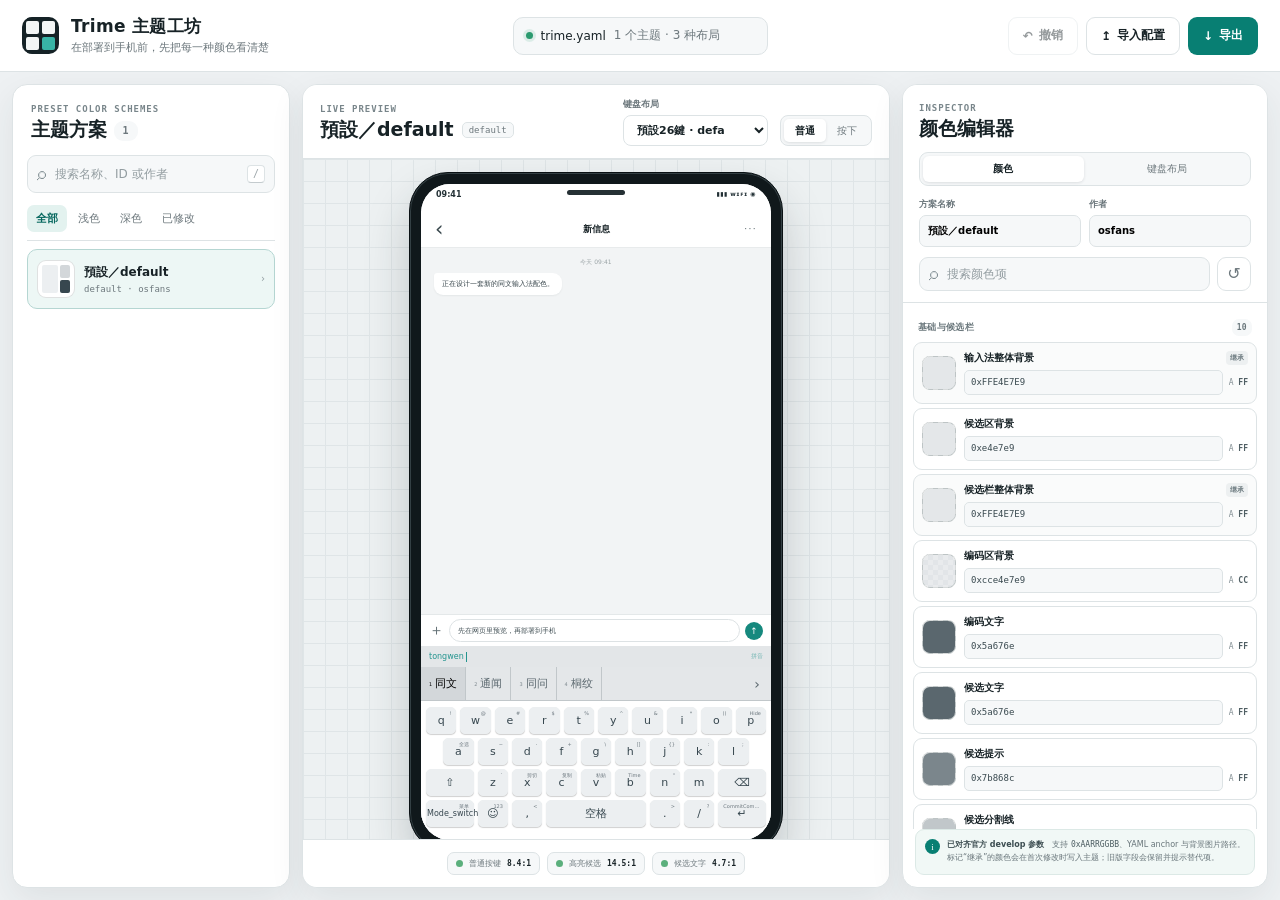
==== index.html @ e6794497 "Initial release" ====
<!doctype html>
<html lang="zh-CN">
<head>
  <meta charset="UTF-8">
  <meta name="viewport" content="width=device-width, initial-scale=1.0">
  <meta name="color-scheme" content="light">
  <title>Trime 主题工坊</title>
  <link rel="stylesheet" href="styles.css">
</head>
<body>
  <header class="app-header">
    <div class="brand">
      <span class="brand-mark" aria-hidden="true">
        <i></i><i></i><i></i><i></i>
      </span>
      <div>
        <h1>Trime 主题工坊</h1>
        <p>在部署到手机前，先把每一种颜色看清楚</p>
      </div>
    </div>

    <div class="header-source" title="当前载入的 Trime 配置">
      <span class="status-dot"></span>
      <span id="sourceName">trime.yaml</span>
      <span class="source-meta" id="sourceMeta">正在读取…</span>
    </div>

    <div class="header-actions">
      <button class="button button-ghost" id="undoButton" type="button" disabled title="撤销 (Ctrl+Z)">
        <span aria-hidden="true">↶</span> 撤销
      </button>
      <button class="button button-ghost" id="importButton" type="button">
        <span aria-hidden="true">↥</span> 导入配置
      </button>
      <button class="button button-primary" id="exportButton" type="button">
        <span aria-hidden="true">↓</span> 导出
      </button>
    </div>
  </header>

  <main class="workspace">
    <aside class="panel themes-panel" aria-label="主题方案">
      <div class="panel-heading">
        <div>
          <span class="eyebrow">PRESET COLOR SCHEMES</span>
          <h2>主题方案 <span class="count-badge" id="themeCount">0</span></h2>
        </div>
      </div>

      <label class="search-box">
        <span aria-hidden="true">⌕</span>
        <input id="themeSearch" type="search" placeholder="搜索名称、ID 或作者">
        <kbd>/</kbd>
      </label>

      <div class="filter-tabs" id="themeFilters" role="tablist" aria-label="筛选主题">
        <button class="filter-tab active" type="button" data-filter="all">全部</button>
        <button class="filter-tab" type="button" data-filter="light">浅色</button>
        <button class="filter-tab" type="button" data-filter="dark">深色</button>
        <button class="filter-tab" type="button" data-filter="changed">已修改</button>
      </div>

      <div class="theme-list" id="themeList"></div>
      <div class="empty-state" id="themeEmpty" hidden>
        <span>没有匹配的主题</span>
        <button class="text-button" id="clearSearchButton" type="button">清除筛选</button>
      </div>
    </aside>

    <section class="preview-panel" aria-label="键盘实时预览">
      <div class="preview-toolbar">
        <div class="active-theme-title">
          <span class="eyebrow">LIVE PREVIEW</span>
          <h2 id="previewThemeName">—</h2>
          <span class="theme-id" id="previewThemeId">—</span>
        </div>

        <div class="preview-controls">
          <label class="select-control">
            <span>键盘布局</span>
            <select id="layoutSelect"></select>
          </label>
          <div class="view-toggle" role="group" aria-label="预览状态">
            <button class="active" type="button" data-preview-state="normal">普通</button>
            <button type="button" data-preview-state="pressed">按下</button>
          </div>
        </div>
      </div>

      <div class="preview-stage">
        <div class="phone-shell" id="phoneShell">
          <div class="phone-speaker" aria-hidden="true"></div>
          <div class="phone-screen">
            <div class="phone-status">
              <span>09:41</span>
              <span class="phone-status-icons">▮▮▮ ᴡɪꜰɪ ◉</span>
            </div>

            <div class="demo-app">
              <div class="demo-app-bar">
                <button type="button" aria-label="返回">‹</button>
                <strong>新信息</strong>
                <span>···</span>
              </div>
              <div class="message-canvas">
                <div class="message-time">今天 09:41</div>
                <div class="message-bubble">正在设计一套新的同文输入法配色。</div>
              </div>
              <div class="message-composer">
                <span class="composer-plus">＋</span>
                <input id="demoTextInput" value="先在网页里预览，再部署到手机" aria-label="预览文字">
                <span>↑</span>
              </div>
            </div>

            <div class="ime" id="imePreview">
              <div class="preedit-row">
                <span id="preeditText">tongwen</span>
                <span class="preedit-caret"></span>
                <span class="preedit-hint">拼音</span>
              </div>
              <div class="candidate-row" id="candidateRow"></div>
              <div class="keyboard" id="keyboardPreview"></div>
            </div>
          </div>
          <div class="phone-home" aria-hidden="true"></div>
        </div>
      </div>

      <div class="preview-insights" id="contrastInsights" aria-label="颜色对比度"></div>
    </section>

    <aside class="panel editor-panel" aria-label="主题与键盘布局编辑器">
      <div class="editor-sticky-head">
        <div class="panel-heading editor-heading">
          <div>
            <span class="eyebrow">INSPECTOR</span>
            <h2 id="inspectorTitle">颜色编辑器</h2>
          </div>
          <span class="dirty-badge" id="dirtyBadge" hidden>已修改</span>
        </div>

        <div class="inspector-tabs" role="tablist" aria-label="编辑器模式">
          <button class="active" type="button" data-inspector-mode="color">颜色</button>
          <button type="button" data-inspector-mode="layout">键盘布局</button>
        </div>

        <div id="colorInspectorHead">
          <div class="theme-fields">
            <label>
              <span>方案名称</span>
              <input id="themeNameInput" type="text" autocomplete="off">
            </label>
            <label>
              <span>作者</span>
              <input id="themeAuthorInput" type="text" autocomplete="off">
            </label>
          </div>

          <div class="editor-tools">
            <label class="search-box compact">
              <span aria-hidden="true">⌕</span>
              <input id="colorSearch" type="search" placeholder="搜索颜色项">
            </label>
            <button class="icon-button" id="resetThemeButton" type="button" title="重置当前主题">↺</button>
          </div>
        </div>

        <div id="layoutInspectorHead" hidden>
          <div class="layout-head-summary">
            <span>
              <small>正在编辑</small>
              <strong id="layoutEditorName">—</strong>
            </span>
            <b id="layoutKeyCount">0 键</b>
          </div>
          <div class="layout-head-actions">
            <button class="button button-primary" id="addKeyButton" type="button">＋ 添加按键</button>
            <button class="icon-button" id="resetLayoutButton" type="button" title="重置当前布局">↺</button>
          </div>
        </div>
      </div>

      <div class="inspector-body color-inspector-body" id="colorInspectorBody">
        <div class="color-editor" id="colorEditor"></div>
        <div class="editor-empty" id="colorEmpty" hidden>没有匹配的颜色项</div>

        <div class="editor-tip">
          <span aria-hidden="true">i</span>
          <p><strong>已对齐官方 develop 参数</strong>　支持 <code>0xAARRGGBB</code>、YAML anchor 与背景图片路径。标记“继承”的颜色会在首次修改时写入主题；旧版字段会保留并提示替代项。</p>
        </div>
      </div>

      <div class="inspector-body layout-inspector-body" id="layoutInspectorBody" hidden>
        <section class="selected-key-card">
          <div class="selected-key-heading">
            <div>
              <span class="eyebrow">SELECTED KEY</span>
              <h3 id="selectedKeyTitle">选择一个按键</h3>
            </div>
            <span id="selectedKeyPosition">—</span>
          </div>

          <div class="key-property-grid">
            <label class="field-wide">
              <span>点击动作 / click</span>
              <input data-key-prop="click" type="text" autocomplete="off" placeholder="例如 a、BackSpace、Return">
            </label>
            <label>
              <span>显示文字 / label</span>
              <input data-key-prop="label" type="text" autocomplete="off" placeholder="可留空">
            </label>
            <label>
              <span>宽度 / width (%)</span>
              <input data-key-prop="width" type="number" min="1" max="100" step="0.5">
            </label>
            <label class="field-wide">
              <span>长按 / long_click</span>
              <input data-key-prop="long_click" type="text" autocomplete="off" placeholder="可留空">
            </label>
            <label>
              <span>上滑 / swipe_up</span>
              <input data-key-prop="swipe_up" type="text" autocomplete="off">
            </label>
            <label>
              <span>下滑 / swipe_down</span>
              <input data-key-prop="swipe_down" type="text" autocomplete="off">
            </label>
            <label>
              <span>左滑 / swipe_left</span>
              <input data-key-prop="swipe_left" type="text" autocomplete="off">
            </label>
            <label>
              <span>右滑 / swipe_right</span>
              <input data-key-prop="swipe_right" type="text" autocomplete="off">
            </label>
          </div>

          <div class="selected-key-actions">
            <button class="button button-ghost" type="button" data-key-move="-1">← 前移</button>
            <button class="button button-ghost" type="button" data-key-move="1">后移 →</button>
            <button class="button button-danger" id="deleteKeyButton" type="button">删除按键</button>
          </div>
        </section>

        <section class="key-order-section">
          <div class="key-order-heading">
            <strong>按键顺序</strong>
            <small>点击选择，也可以直接拖动中间预览里的按键</small>
          </div>
          <div class="key-order-list" id="keyOrderList"></div>
        </section>

        <div class="editor-tip layout-tip">
          <span aria-hidden="true">i</span>
          <p><strong>位置由顺序和宽度共同决定</strong>　布局会按宽度累计到 100% 后自动换行。拖动按键可以跨行移动；修改宽度可以控制留白、缩进和功能键占位。</p>
        </div>
      </div>
    </aside>
  </main>

  <input id="fileInput" type="file" accept=".yaml,.yml,.trime.yaml,text/yaml" hidden>

  <div class="drop-overlay" id="dropOverlay" hidden>
    <div>
      <span class="drop-icon">↥</span>
      <strong>放开以载入 Trime 配置</strong>
      <small>支持 .yaml / .yml，原文件不会被改写</small>
    </div>
  </div>

  <dialog class="export-dialog" id="exportDialog">
    <form method="dialog">
      <div class="dialog-head">
        <div>
          <span class="eyebrow">EXPORT</span>
          <h2>把调整带回 Trime</h2>
        </div>
        <button class="dialog-close" value="cancel" aria-label="关闭">×</button>
      </div>
      <div class="export-options">
        <button class="export-option" id="downloadFullButton" type="button">
          <span class="export-option-icon">Y</span>
          <span>
            <strong>下载完整配置</strong>
            <small>保留其余配置与注释，写入改过的颜色和键盘布局</small>
          </span>
          <b>推荐</b>
        </button>
        <button class="export-option" id="copySchemeButton" type="button">
          <span class="export-option-icon">{ }</span>
          <span>
            <strong>复制当前主题 YAML</strong>
            <small>适合粘贴到 preset_color_schemes 中</small>
          </span>
        </button>
        <button class="export-option" id="downloadSchemeButton" type="button">
          <span class="export-option-icon">↓</span>
          <span>
            <strong>下载当前主题片段</strong>
            <small>只包含当前方案，方便分享配色</small>
          </span>
        </button>
      </div>
      <div class="dialog-summary">
        <span id="exportSummary">尚未修改任何内容</span>
        <button class="text-button" id="resetAllButton" type="button">放弃全部修改</button>
      </div>
    </form>
  </dialog>

  <div class="toast" id="toast" role="status" aria-live="polite"></div>

  <script src="bundled-config.js"></script>
  <script src="app.js"></script>
</body>
</html>
---- styles.css ----
:root {
  --page: #eef1f3;
  --surface: #ffffff;
  --surface-soft: #f6f8f9;
  --ink: #172226;
  --muted: #6d787d;
  --line: #dde3e5;
  --line-strong: #cbd3d6;
  --accent: #087f73;
  --accent-dark: #05675e;
  --accent-soft: #e3f2ef;
  --danger: #b5473c;
  --shadow: 0 12px 35px rgba(33, 49, 54, 0.08);
  --radius: 15px;
}

* {
  box-sizing: border-box;
}

html,
body {
  margin: 0;
  min-width: 1040px;
  height: 100%;
  color: var(--ink);
  background: var(--page);
  font-family: "Segoe UI", "Microsoft YaHei UI", "Microsoft YaHei", system-ui, sans-serif;
}

button,
input,
select {
  font: inherit;
}

button {
  color: inherit;
}

button,
select,
input[type="color"] {
  cursor: pointer;
}

input[type="text"],
input[type="search"] {
  cursor: text;
}

.app-header {
  height: 72px;
  padding: 0 22px;
  display: grid;
  grid-template-columns: minmax(315px, 1fr) auto minmax(315px, 1fr);
  align-items: center;
  gap: 20px;
  background: var(--surface);
  border-bottom: 1px solid var(--line);
  position: relative;
  z-index: 10;
}

.brand {
  display: flex;
  align-items: center;
  gap: 12px;
}

.brand-mark {
  width: 37px;
  height: 37px;
  display: grid;
  grid-template-columns: repeat(2, 1fr);
  gap: 3px;
  padding: 4px;
  border-radius: 10px;
  background: #152226;
}

.brand-mark i {
  display: block;
  border-radius: 2px;
  background: #f2f5f5;
}

.brand-mark i:last-child {
  background: #38b4a6;
}

.brand h1,
.brand p,
.panel-heading h2,
.active-theme-title h2,
.dialog-head h2 {
  margin: 0;
}

.brand h1 {
  font-size: 17px;
  line-height: 1.2;
  letter-spacing: 0.02em;
}

.brand p {
  margin-top: 3px;
  color: var(--muted);
  font-size: 11px;
}

.header-source {
  max-width: 390px;
  min-width: 255px;
  height: 38px;
  padding: 0 12px;
  display: flex;
  align-items: center;
  gap: 8px;
  border: 1px solid var(--line);
  border-radius: 10px;
  background: var(--surface-soft);
  font-size: 12px;
  white-space: nowrap;
  overflow: hidden;
}

.header-source > span {
  overflow: hidden;
  text-overflow: ellipsis;
}

.status-dot {
  flex: 0 0 auto;
  width: 7px;
  height: 7px;
  border-radius: 50%;
  background: #2b9a6f;
  box-shadow: 0 0 0 3px rgba(43, 154, 111, 0.13);
}

.source-meta {
  color: var(--muted);
}

.header-actions {
  display: flex;
  justify-content: flex-end;
  gap: 8px;
}

.button,
.icon-button {
  border: 1px solid transparent;
  border-radius: 9px;
  transition: border-color 150ms, background 150ms, transform 150ms;
}

.button {
  height: 38px;
  padding: 0 14px;
  display: inline-flex;
  align-items: center;
  justify-content: center;
  gap: 6px;
  font-size: 12px;
  font-weight: 650;
}

.button:active,
.icon-button:active,
.export-option:active {
  transform: translateY(1px);
}

.button:disabled {
  cursor: default;
  opacity: 0.45;
}

.button-ghost {
  border-color: var(--line);
  background: var(--surface);
}

.button-ghost:not(:disabled):hover {
  background: var(--surface-soft);
  border-color: var(--line-strong);
}

.button-primary {
  color: #fff;
  background: var(--accent);
}

.button-primary:hover {
  background: var(--accent-dark);
}

.button-danger {
  color: #a43f36;
  border-color: #e9c7c3;
  background: #fff6f5;
}

.button-danger:hover {
  border-color: #daa29c;
  background: #fcecea;
}

.workspace {
  height: calc(100% - 72px);
  display: grid;
  grid-template-columns: 278px minmax(520px, 1fr) 366px;
  gap: 12px;
  padding: 12px;
  overflow: hidden;
}

.panel,
.preview-panel {
  min-height: 0;
  border: 1px solid var(--line);
  border-radius: var(--radius);
  background: var(--surface);
  box-shadow: var(--shadow);
  overflow: hidden;
}

.panel-heading {
  display: flex;
  align-items: flex-start;
  justify-content: space-between;
}

.eyebrow {
  display: block;
  margin-bottom: 5px;
  color: #78858a;
  font-family: Consolas, "SFMono-Regular", monospace;
  font-size: 9px;
  font-weight: 700;
  letter-spacing: 0.11em;
}

.panel-heading h2,
.active-theme-title h2,
.dialog-head h2 {
  font-size: 19px;
  line-height: 1.15;
}

.count-badge {
  display: inline-flex;
  min-width: 24px;
  height: 20px;
  padding: 0 6px;
  align-items: center;
  justify-content: center;
  vertical-align: 2px;
  color: var(--muted);
  border-radius: 9px;
  background: var(--surface-soft);
  font-family: Consolas, monospace;
  font-size: 10px;
}

.themes-panel {
  padding: 19px 14px 12px;
  display: flex;
  flex-direction: column;
}

.themes-panel .panel-heading {
  padding: 0 4px 14px;
}

.search-box {
  min-height: 38px;
  padding: 0 9px;
  display: flex;
  align-items: center;
  gap: 7px;
  border: 1px solid var(--line);
  border-radius: 9px;
  background: var(--surface-soft);
}

.search-box:focus-within {
  border-color: #83b9b3;
  box-shadow: 0 0 0 3px rgba(8, 127, 115, 0.08);
}

.search-box > span {
  color: #839095;
  font-size: 18px;
  transform: translateY(-1px);
}

.search-box input {
  min-width: 0;
  flex: 1;
  border: 0;
  outline: 0;
  color: var(--ink);
  background: transparent;
  font-size: 12px;
}

.search-box input::placeholder {
  color: #939da1;
}

.search-box kbd {
  width: 18px;
  height: 18px;
  display: grid;
  place-items: center;
  color: #9ba4a8;
  border: 1px solid var(--line);
  border-bottom-color: #c4cbce;
  border-radius: 4px;
  background: #fff;
  font-family: Consolas, monospace;
  font-size: 10px;
}

.filter-tabs {
  margin: 12px 0 8px;
  padding-bottom: 8px;
  display: flex;
  gap: 2px;
  border-bottom: 1px solid var(--line);
}

.filter-tab {
  height: 27px;
  padding: 0 9px;
  color: var(--muted);
  border: 0;
  border-radius: 7px;
  background: transparent;
  font-size: 11px;
}

.filter-tab:hover {
  color: var(--ink);
  background: var(--surface-soft);
}

.filter-tab.active {
  color: var(--accent-dark);
  background: var(--accent-soft);
  font-weight: 700;
}

.theme-list {
  min-height: 0;
  flex: 1;
  overflow: auto;
  scrollbar-width: thin;
  scrollbar-color: #cdd4d6 transparent;
}

.theme-card {
  width: 100%;
  padding: 10px 9px;
  display: grid;
  grid-template-columns: 38px minmax(0, 1fr) auto;
  align-items: center;
  gap: 9px;
  text-align: left;
  border: 1px solid transparent;
  border-radius: 10px;
  background: transparent;
}

.theme-card:hover {
  background: var(--surface-soft);
}

.theme-card.active {
  border-color: #b5d6d2;
  background: #edf7f5;
}

.theme-swatch {
  width: 38px;
  height: 38px;
  padding: 4px;
  display: grid;
  grid-template-columns: 1.25fr 0.75fr;
  grid-template-rows: 1fr 1fr;
  gap: 2px;
  border: 1px solid rgba(29, 42, 46, 0.14);
  border-radius: 9px;
  background: var(--swatch-keyboard, #eee);
  overflow: hidden;
}

.theme-swatch i {
  display: block;
  border-radius: 2px;
  background: var(--swatch-key, #fff);
}

.theme-swatch i:first-child {
  grid-row: 1 / span 2;
}

.theme-swatch i:nth-child(2) {
  background: var(--swatch-accent, #087f73);
}

.theme-swatch i:nth-child(3) {
  background: var(--swatch-text, #172226);
}

.theme-card-copy {
  min-width: 0;
}

.theme-card-copy strong,
.theme-card-copy small {
  display: block;
  overflow: hidden;
  text-overflow: ellipsis;
  white-space: nowrap;
}

.theme-card-copy strong {
  margin-bottom: 3px;
  font-size: 12px;
}

.theme-card-copy small {
  color: var(--muted);
  font-family: Consolas, "Microsoft YaHei UI", monospace;
  font-size: 9px;
}

.theme-card-state {
  display: flex;
  align-items: center;
  gap: 5px;
  color: #95a0a4;
  font-size: 10px;
}

.changed-dot {
  width: 6px;
  height: 6px;
  border-radius: 50%;
  background: #d58a2c;
}

.empty-state {
  margin: auto;
  padding: 35px 10px;
  text-align: center;
  color: var(--muted);
  font-size: 12px;
}

.empty-state span {
  display: block;
  margin-bottom: 8px;
}

.text-button {
  padding: 0;
  color: var(--accent);
  border: 0;
  background: transparent;
  font-size: 11px;
  font-weight: 650;
}

.text-button:hover {
  text-decoration: underline;
}

.preview-panel {
  display: flex;
  flex-direction: column;
  background: #f8fafb;
}

.preview-toolbar {
  min-height: 70px;
  padding: 13px 17px 12px;
  display: flex;
  align-items: center;
  justify-content: space-between;
  gap: 16px;
  background: var(--surface);
  border-bottom: 1px solid var(--line);
}

.active-theme-title {
  min-width: 0;
  display: grid;
  grid-template-columns: auto 1fr;
  align-items: center;
  column-gap: 8px;
}

.active-theme-title .eyebrow {
  grid-column: 1 / -1;
}

.active-theme-title h2 {
  overflow: hidden;
  text-overflow: ellipsis;
  white-space: nowrap;
}

.theme-id {
  padding: 2px 6px;
  color: var(--muted);
  border: 1px solid var(--line);
  border-radius: 5px;
  background: var(--surface-soft);
  font-family: Consolas, monospace;
  font-size: 9px;
}

.preview-controls {
  display: flex;
  align-items: flex-end;
  gap: 12px;
}

.select-control {
  display: grid;
  gap: 4px;
  color: var(--muted);
  font-size: 9px;
  font-weight: 650;
}

.select-control select {
  width: 145px;
  height: 31px;
  padding: 0 27px 0 9px;
  color: var(--ink);
  border: 1px solid var(--line);
  border-radius: 8px;
  outline: none;
  background: var(--surface);
  font-size: 11px;
}

.view-toggle {
  height: 31px;
  padding: 3px;
  display: flex;
  border: 1px solid var(--line);
  border-radius: 8px;
  background: var(--surface-soft);
}

.view-toggle button {
  min-width: 42px;
  padding: 0 8px;
  color: var(--muted);
  border: 0;
  border-radius: 5px;
  background: transparent;
  font-size: 10px;
}

.view-toggle button.active {
  color: var(--ink);
  background: #fff;
  box-shadow: 0 1px 3px rgba(30, 45, 50, 0.12);
  font-weight: 650;
}

.preview-stage {
  min-height: 0;
  flex: 1;
  padding: 13px 18px 8px;
  display: grid;
  place-items: center;
  overflow: hidden;
  background-color: #edf1f2;
  background-image:
    linear-gradient(#dfe5e7 1px, transparent 1px),
    linear-gradient(90deg, #dfe5e7 1px, transparent 1px);
  background-size: 22px 22px;
}

.phone-shell {
  position: relative;
  width: auto;
  height: min(720px, calc(100vh - 220px));
  aspect-ratio: 0.55;
  padding: 11px;
  border: 1px solid #0a1114;
  border-radius: 39px;
  background: #10181b;
  box-shadow: 0 24px 45px rgba(28, 40, 44, 0.21), inset 0 0 0 1px #344044;
}

.phone-screen {
  height: 100%;
  display: flex;
  flex-direction: column;
  border-radius: 29px;
  overflow: hidden;
  background: #f6f7f8;
}

.phone-speaker {
  position: absolute;
  z-index: 5;
  top: 17px;
  left: 50%;
  width: 58px;
  height: 5px;
  border-radius: 4px;
  background: #253034;
  transform: translateX(-50%);
}

.phone-home {
  position: absolute;
  z-index: 5;
  bottom: 15px;
  left: 50%;
  width: 93px;
  height: 4px;
  border-radius: 3px;
  background: rgba(255, 255, 255, 0.72);
  transform: translateX(-50%);
}

.phone-status {
  height: 27px;
  padding: 6px 15px 0;
  display: flex;
  justify-content: space-between;
  color: #223035;
  background: #fff;
  font-size: 8px;
  font-weight: 700;
}

.phone-status-icons {
  font-size: 6px;
  letter-spacing: 0.08em;
}

.demo-app {
  min-height: 95px;
  flex: 1;
  display: flex;
  flex-direction: column;
  background: #f2f4f5;
}

.demo-app-bar {
  height: 37px;
  padding: 0 14px;
  display: grid;
  grid-template-columns: 1fr auto 1fr;
  align-items: center;
  background: #fff;
  border-bottom: 1px solid #e8ebec;
  font-size: 9px;
}

.demo-app-bar button {
  justify-self: start;
  padding: 0;
  color: #37464b;
  border: 0;
  background: transparent;
  font-size: 21px;
}

.demo-app-bar span {
  justify-self: end;
  color: #516064;
  letter-spacing: 0.15em;
}

.message-canvas {
  min-height: 30px;
  flex: 1;
  padding: 10px 13px;
  overflow: hidden;
}

.message-time {
  margin-bottom: 6px;
  color: #9aa3a6;
  text-align: center;
  font-size: 6px;
}

.message-bubble {
  width: fit-content;
  max-width: 76%;
  padding: 6px 8px;
  color: #344248;
  border-radius: 3px 9px 9px 9px;
  background: #fff;
  box-shadow: 0 1px 2px rgba(23, 34, 38, 0.06);
  font-size: 7px;
}

.message-composer {
  height: 32px;
  padding: 4px 8px;
  display: flex;
  align-items: center;
  gap: 5px;
  background: #fff;
  border-top: 1px solid #e4e8e9;
}

.message-composer input {
  min-width: 0;
  height: 23px;
  flex: 1;
  padding: 0 8px;
  color: #435156;
  border: 1px solid #dde2e4;
  border-radius: 12px;
  outline: 0;
  font-size: 7px;
}

.message-composer > span:last-child {
  width: 18px;
  height: 18px;
  display: grid;
  place-items: center;
  color: #fff;
  border-radius: 50%;
  background: #16897e;
  font-size: 9px;
}

.composer-plus {
  color: #647176;
  font-size: 15px;
}

.ime {
  flex: 0 0 auto;
  color: var(--trime-text);
  background: var(--trime-root-bg);
  transition: background 120ms;
}

.preedit-row {
  height: 21px;
  padding: 0 8px;
  display: flex;
  align-items: center;
  gap: 2px;
  color: var(--trime-preedit-text);
  background: var(--trime-preedit-bg);
  font-size: 8px;
}

.preedit-caret {
  width: 1px;
  height: 10px;
  background: currentColor;
}

.preedit-hint {
  margin-left: auto;
  opacity: 0.58;
  font-size: 6px;
}

.candidate-row {
  height: 34px;
  display: flex;
  align-items: stretch;
  overflow: hidden;
  color: var(--trime-candidate-text);
  background: var(--trime-candidate-bg);
  border-bottom: 1px solid var(--trime-candidate-separator);
}

.candidate {
  min-width: 0;
  padding: 0 8px;
  display: flex;
  align-items: center;
  gap: 3px;
  border-right: 1px solid var(--trime-candidate-separator);
  white-space: nowrap;
}

.candidate b {
  font-size: 11px;
  font-weight: 500;
}

.candidate small {
  color: var(--trime-comment);
  font-size: 5px;
}

.candidate.active {
  color: var(--trime-candidate-active-text);
  background: var(--trime-candidate-active-bg);
}

.candidate.active small {
  color: var(--trime-label-active);
}

.candidate.more {
  min-width: 28px;
  margin-left: auto;
  justify-content: center;
  border-right: 0;
  font-size: 14px;
}

.ime.state-pressed .candidate.more {
  background: var(--trime-candidate-button-active);
}

.keyboard {
  padding: 4px 3px 11px;
  background: var(--trime-keyboard-bg);
}

.key-row {
  height: 31px;
  display: flex;
  align-items: stretch;
}

.trime-key {
  position: relative;
  min-width: 0;
  margin: 2px;
  padding: 0;
  display: grid;
  place-items: center;
  color: var(--key-fg);
  border: 1px solid var(--key-border);
  border-radius: 5px;
  background: var(--key-bg);
  box-shadow: 0 1px 1px var(--key-shadow);
  overflow: visible;
  font-size: 11px;
  line-height: 1;
  transition: filter 80ms, transform 80ms;
}

.trime-key:hover {
  filter: brightness(0.98);
}

.trime-key:active,
.trime-key.preview-pressed {
  z-index: 8;
  color: var(--key-active-fg);
  background: var(--key-active-bg);
  transform: translateY(1px);
  box-shadow: none;
}

.trime-key.spacer {
  pointer-events: none;
  border-color: transparent;
  background: transparent;
  box-shadow: none;
}

.trime-key .key-symbol {
  position: absolute;
  top: 3px;
  right: 4px;
  max-width: calc(100% - 8px);
  color: var(--key-symbol);
  overflow: hidden;
  text-overflow: ellipsis;
  white-space: nowrap;
  font-size: 5px;
  opacity: 0.9;
}

.trime-key.wide-label {
  font-size: 8px;
}

.trime-key.layout-editable {
  cursor: grab;
  outline: 1px dashed color-mix(in srgb, var(--key-fg) 35%, transparent);
  outline-offset: -3px;
}

.trime-key.spacer.layout-editable {
  pointer-events: auto;
  border-color: rgba(80, 96, 101, 0.24);
  background: rgba(255, 255, 255, 0.18);
}

.trime-key.layout-editable:active {
  cursor: grabbing;
}

.trime-key.layout-selected {
  z-index: 7;
  outline: 2px solid #15a596;
  outline-offset: 1px;
  box-shadow: 0 0 0 3px rgba(21, 165, 150, 0.19);
}

.trime-key.dragging {
  opacity: 0.42;
}

.trime-key.drop-before::before,
.trime-key.drop-after::after {
  content: "";
  position: absolute;
  z-index: 20;
  top: -4px;
  bottom: -4px;
  width: 3px;
  border-radius: 2px;
  background: #18aa9a;
  box-shadow: 0 0 0 2px rgba(255, 255, 255, 0.85);
}

.trime-key.drop-before::before {
  left: -4px;
}

.trime-key.drop-after::after {
  right: -4px;
}

.key-popup-demo {
  position: absolute;
  z-index: 12;
  bottom: calc(100% + 6px);
  left: 50%;
  min-width: 48px;
  padding: 3px;
  display: grid;
  grid-template-columns: 1fr 1fr;
  color: var(--trime-popup-text);
  border: 1px solid color-mix(in srgb, var(--trime-popup-text) 18%, transparent);
  border-radius: 7px;
  background: var(--trime-popup-bg);
  box-shadow: 0 4px 12px rgba(15, 25, 28, 0.2);
  transform: translateX(-50%);
  pointer-events: none;
}

.key-popup-demo i,
.key-popup-demo b {
  min-width: 20px;
  height: 23px;
  display: grid;
  place-items: center;
  border-radius: 4px;
  font-size: 8px;
  font-style: normal;
  font-weight: 600;
}

.key-popup-demo b {
  color: var(--trime-popup-active-text);
  background: var(--trime-popup-active-bg);
}

.preview-insights {
  min-height: 48px;
  padding: 8px 15px;
  display: flex;
  align-items: center;
  justify-content: center;
  gap: 7px;
  background: var(--surface);
  border-top: 1px solid var(--line);
}

.contrast-chip {
  min-width: 0;
  padding: 5px 8px;
  display: flex;
  align-items: center;
  gap: 6px;
  border: 1px solid var(--line);
  border-radius: 7px;
  background: var(--surface-soft);
  font-size: 8px;
}

.contrast-chip i {
  width: 7px;
  height: 7px;
  flex: 0 0 auto;
  border-radius: 50%;
  background: #5baf7c;
}

.contrast-chip.warn i {
  background: #dc9439;
}

.contrast-chip b {
  font-family: Consolas, monospace;
}

.contrast-chip span {
  color: var(--muted);
}

.editor-panel {
  display: flex;
  flex-direction: column;
}

.editor-sticky-head {
  padding: 18px 16px 11px;
  flex: 0 0 auto;
  border-bottom: 1px solid var(--line);
  background: var(--surface);
}

.editor-heading {
  margin-bottom: 12px;
}

.inspector-tabs {
  height: 34px;
  margin-bottom: 12px;
  padding: 3px;
  display: grid;
  grid-template-columns: 1fr 1fr;
  gap: 3px;
  border: 1px solid var(--line);
  border-radius: 9px;
  background: var(--surface-soft);
}

.inspector-tabs button {
  border: 0;
  border-radius: 6px;
  color: var(--muted);
  background: transparent;
  font-size: 10px;
}

.inspector-tabs button.active {
  color: var(--ink);
  background: #fff;
  box-shadow: 0 1px 3px rgba(30, 45, 50, 0.12);
  font-weight: 700;
}

.dirty-badge {
  padding: 4px 7px;
  color: #9b621e;
  border-radius: 6px;
  background: #fff3df;
  font-size: 9px;
  font-weight: 700;
}

.theme-fields {
  display: grid;
  grid-template-columns: 1fr 1fr;
  gap: 8px;
}

.theme-fields label {
  min-width: 0;
  display: grid;
  gap: 4px;
  color: var(--muted);
  font-size: 9px;
  font-weight: 650;
}

.theme-fields input {
  width: 100%;
  height: 32px;
  padding: 0 8px;
  border: 1px solid var(--line);
  border-radius: 7px;
  outline: 0;
  background: var(--surface-soft);
  font-size: 10px;
}

.theme-fields input:focus {
  border-color: #83b9b3;
  background: #fff;
  box-shadow: 0 0 0 3px rgba(8, 127, 115, 0.07);
}

.editor-tools {
  margin-top: 10px;
  display: grid;
  grid-template-columns: 1fr 34px;
  gap: 7px;
}

.inspector-body {
  min-height: 0;
  flex: 1;
}

.inspector-body[hidden],
#colorInspectorHead[hidden],
#layoutInspectorHead[hidden] {
  display: none !important;
}

.color-inspector-body {
  display: flex;
  flex-direction: column;
}

.layout-head-summary {
  height: 44px;
  padding: 0 10px;
  display: flex;
  align-items: center;
  justify-content: space-between;
  border: 1px solid var(--line);
  border-radius: 9px;
  background: var(--surface-soft);
}

.layout-head-summary span {
  min-width: 0;
}

.layout-head-summary small,
.layout-head-summary strong {
  display: block;
}

.layout-head-summary small {
  margin-bottom: 2px;
  color: var(--muted);
  font-size: 8px;
}

.layout-head-summary strong {
  max-width: 235px;
  overflow: hidden;
  text-overflow: ellipsis;
  white-space: nowrap;
  font-size: 10px;
}

.layout-head-summary b {
  flex: 0 0 auto;
  color: var(--accent-dark);
  font-family: Consolas, monospace;
  font-size: 9px;
}

.layout-head-actions {
  margin-top: 8px;
  display: grid;
  grid-template-columns: 1fr 34px;
  gap: 7px;
}

.layout-head-actions .button {
  height: 34px;
}

.layout-inspector-body {
  padding: 10px 11px 13px;
  overflow: auto;
  scrollbar-width: thin;
  scrollbar-color: #cdd4d6 transparent;
}

.selected-key-card,
.key-order-section {
  border: 1px solid var(--line);
  border-radius: 11px;
  background: #fff;
}

.selected-key-card {
  padding: 11px;
}

.selected-key-heading {
  margin-bottom: 11px;
  display: flex;
  align-items: flex-start;
  justify-content: space-between;
  gap: 10px;
}

.selected-key-heading h3 {
  margin: 0;
  font-size: 13px;
}

.selected-key-position {
  color: var(--muted);
}

#selectedKeyPosition {
  padding: 3px 6px;
  color: var(--muted);
  border-radius: 5px;
  background: var(--surface-soft);
  font-family: Consolas, monospace;
  font-size: 8px;
}

.key-property-grid {
  display: grid;
  grid-template-columns: 1fr 1fr;
  gap: 8px;
}

.key-property-grid label {
  min-width: 0;
  display: grid;
  gap: 4px;
  color: var(--muted);
  font-size: 8px;
  font-weight: 650;
}

.key-property-grid .field-wide {
  grid-column: 1 / -1;
}

.key-property-grid input {
  min-width: 0;
  width: 100%;
  height: 31px;
  padding: 0 7px;
  color: var(--ink);
  border: 1px solid var(--line);
  border-radius: 7px;
  outline: 0;
  background: var(--surface-soft);
  font-family: Consolas, "Microsoft YaHei UI", monospace;
  font-size: 9px;
}

.key-property-grid input:focus {
  border-color: #83b9b3;
  background: #fff;
  box-shadow: 0 0 0 3px rgba(8, 127, 115, 0.07);
}

.key-property-grid input:disabled {
  cursor: default;
  opacity: 0.55;
}

.key-property-grid input.invalid {
  color: var(--danger);
  border-color: #df9b95;
}

.selected-key-actions {
  margin-top: 10px;
  display: grid;
  grid-template-columns: 1fr 1fr 1.15fr;
  gap: 6px;
}

.selected-key-actions .button {
  height: 31px;
  padding: 0 7px;
  font-size: 9px;
}

.key-order-section {
  margin-top: 9px;
  padding: 10px;
}

.key-order-heading {
  margin-bottom: 8px;
  display: flex;
  align-items: baseline;
  justify-content: space-between;
  gap: 8px;
}

.key-order-heading strong {
  font-size: 10px;
}

.key-order-heading small {
  color: var(--muted);
  text-align: right;
  font-size: 7px;
}

.key-order-list {
  display: flex;
  flex-wrap: wrap;
  gap: 4px;
}

.key-order-item {
  min-width: 27px;
  height: 27px;
  padding: 0 6px;
  color: #536167;
  border: 1px solid var(--line);
  border-radius: 6px;
  background: var(--surface-soft);
  font-family: Consolas, "Microsoft YaHei UI", monospace;
  font-size: 8px;
}

.key-order-item:hover {
  border-color: #9fc8c3;
  background: #f1f8f6;
}

.key-order-item.active {
  color: #fff;
  border-color: var(--accent);
  background: var(--accent);
}

.layout-tip {
  margin: 9px 0 0;
}

.search-box.compact {
  min-height: 34px;
}

.icon-button {
  width: 34px;
  height: 34px;
  color: var(--muted);
  border-color: var(--line);
  background: var(--surface);
}

.icon-button:hover {
  color: var(--ink);
  background: var(--surface-soft);
}

.color-editor {
  min-height: 0;
  flex: 1;
  padding: 8px 10px 12px;
  overflow: auto;
  scrollbar-width: thin;
  scrollbar-color: #cdd4d6 transparent;
}

.color-group + .color-group {
  margin-top: 8px;
}

.color-group-title {
  margin: 0;
  padding: 8px 5px 6px;
  display: flex;
  align-items: center;
  justify-content: space-between;
  color: #68757a;
  font-size: 9px;
  letter-spacing: 0.04em;
}

.color-group-title span {
  min-width: 19px;
  height: 17px;
  padding: 0 5px;
  display: grid;
  place-items: center;
  border-radius: 7px;
  background: var(--surface-soft);
  font-family: Consolas, monospace;
  font-size: 8px;
}

.color-row {
  margin-bottom: 4px;
  padding: 8px;
  display: grid;
  grid-template-columns: 34px minmax(0, 1fr);
  gap: 8px;
  align-items: center;
  border: 1px solid var(--line);
  border-radius: 9px;
  background: #fff;
}

.color-row:hover {
  border-color: var(--line-strong);
}

.color-row.inherited {
  background: #fafbfb;
}

.picker-wrap {
  position: relative;
  width: 34px;
  height: 34px;
  border: 1px solid rgba(22, 35, 39, 0.17);
  border-radius: 8px;
  overflow: hidden;
  background-color: #fff;
  background-image:
    linear-gradient(45deg, #dfe4e5 25%, transparent 25%),
    linear-gradient(-45deg, #dfe4e5 25%, transparent 25%),
    linear-gradient(45deg, transparent 75%, #dfe4e5 75%),
    linear-gradient(-45deg, transparent 75%, #dfe4e5 75%);
  background-position: 0 0, 0 5px, 5px -5px, -5px 0;
  background-size: 10px 10px;
}

.picker-wrap input {
  position: absolute;
  inset: -5px;
  width: 44px;
  height: 44px;
  padding: 0;
  border: 0;
  opacity: 0;
}

.picker-color {
  position: absolute;
  inset: 0;
  pointer-events: none;
  background: var(--picker-color);
}

.color-row-main {
  min-width: 0;
}

.color-row-head {
  margin-bottom: 5px;
  display: flex;
  align-items: center;
  gap: 5px;
}

.color-row-head strong {
  min-width: 0;
  flex: 1;
  overflow: hidden;
  text-overflow: ellipsis;
  white-space: nowrap;
  font-size: 10px;
}

.inherit-badge,
.anchor-badge,
.image-badge,
.deprecated-badge {
  flex: 0 0 auto;
  padding: 2px 4px;
  color: #758287;
  border-radius: 4px;
  background: #edf0f1;
  font-size: 7px;
  font-weight: 700;
}

.anchor-badge {
  color: #6d5f97;
  background: #f0edf8;
}

.image-badge {
  color: #376b8c;
  background: #eaf3f8;
}

.deprecated-badge {
  color: #a34b42;
  background: #faecea;
}

.color-row-controls {
  display: grid;
  grid-template-columns: minmax(0, 1fr) auto;
  align-items: center;
  gap: 6px;
}

.color-value-input {
  min-width: 0;
  height: 25px;
  padding: 0 6px;
  color: #38484e;
  border: 1px solid var(--line);
  border-radius: 5px;
  outline: 0;
  background: var(--surface-soft);
  font-family: Consolas, "SFMono-Regular", monospace;
  font-size: 9px;
}

.color-value-input:focus {
  border-color: #83b9b3;
  background: #fff;
}

.color-value-input.invalid {
  color: var(--danger);
  border-color: #df9b95;
  background: #fff6f5;
}

.alpha-label {
  color: #879297;
  font-family: Consolas, monospace;
  font-size: 8px;
}

.alpha-label b {
  color: #4f5e63;
  font-weight: 600;
}

.editor-empty {
  padding: 40px 15px;
  color: var(--muted);
  text-align: center;
  font-size: 11px;
}

.editor-tip {
  margin: 0 12px 12px;
  padding: 9px;
  flex: 0 0 auto;
  display: flex;
  align-items: flex-start;
  gap: 7px;
  color: #68757a;
  border: 1px solid #dce9e6;
  border-radius: 9px;
  background: #f1f8f6;
  font-size: 8px;
  line-height: 1.6;
}

.editor-tip > span {
  width: 15px;
  height: 15px;
  flex: 0 0 auto;
  display: grid;
  place-items: center;
  color: #fff;
  border-radius: 50%;
  background: var(--accent);
  font-family: Georgia, serif;
  font-size: 9px;
}

.editor-tip p {
  margin: 0;
}

.editor-tip strong {
  color: #3c4d51;
}

.editor-tip code {
  color: #4c5d62;
  font-family: Consolas, monospace;
}

.drop-overlay {
  position: fixed;
  z-index: 100;
  inset: 0;
  display: grid;
  place-items: center;
  background: rgba(19, 31, 35, 0.72);
  backdrop-filter: blur(4px);
}

.drop-overlay[hidden] {
  display: none;
}

.drop-overlay > div {
  width: 390px;
  padding: 38px;
  display: grid;
  justify-items: center;
  color: #fff;
  border: 1px dashed rgba(255, 255, 255, 0.55);
  border-radius: 18px;
  background: rgba(255, 255, 255, 0.08);
}

.drop-icon {
  margin-bottom: 12px;
  font-size: 36px;
}

.drop-overlay strong {
  font-size: 17px;
}

.drop-overlay small {
  margin-top: 7px;
  color: rgba(255, 255, 255, 0.68);
  font-size: 11px;
}

.export-dialog {
  width: min(520px, calc(100vw - 40px));
  padding: 0;
  color: var(--ink);
  border: 1px solid var(--line);
  border-radius: 16px;
  background: var(--surface);
  box-shadow: 0 28px 80px rgba(19, 30, 34, 0.28);
}

.export-dialog::backdrop {
  background: rgba(23, 34, 38, 0.48);
  backdrop-filter: blur(2px);
}

.export-dialog form {
  margin: 0;
}

.dialog-head {
  padding: 20px 21px 16px;
  display: flex;
  justify-content: space-between;
  border-bottom: 1px solid var(--line);
}

.dialog-close {
  width: 30px;
  height: 30px;
  color: var(--muted);
  border: 0;
  border-radius: 8px;
  background: var(--surface-soft);
  font-size: 19px;
}

.export-options {
  padding: 13px;
  display: grid;
  gap: 7px;
}

.export-option {
  width: 100%;
  min-height: 67px;
  padding: 10px;
  display: grid;
  grid-template-columns: 38px minmax(0, 1fr) auto;
  align-items: center;
  gap: 10px;
  text-align: left;
  border: 1px solid var(--line);
  border-radius: 10px;
  background: #fff;
}

.export-option:hover {
  border-color: #a9cec9;
  background: #f5fbf9;
}

.export-option-icon {
  width: 38px;
  height: 38px;
  display: grid;
  place-items: center;
  color: var(--accent-dark);
  border-radius: 9px;
  background: var(--accent-soft);
  font-family: Consolas, monospace;
  font-size: 11px;
  font-weight: 700;
}

.export-option strong,
.export-option small {
  display: block;
}

.export-option strong {
  margin-bottom: 4px;
  font-size: 11px;
}

.export-option small {
  color: var(--muted);
  font-size: 9px;
}

.export-option > b {
  padding: 3px 5px;
  color: var(--accent-dark);
  border-radius: 5px;
  background: var(--accent-soft);
  font-size: 8px;
}

.dialog-summary {
  min-height: 48px;
  padding: 0 20px;
  display: flex;
  align-items: center;
  justify-content: space-between;
  color: var(--muted);
  border-top: 1px solid var(--line);
  background: var(--surface-soft);
  font-size: 9px;
}

.toast {
  position: fixed;
  z-index: 200;
  left: 50%;
  bottom: 25px;
  padding: 9px 13px;
  color: #fff;
  border-radius: 8px;
  background: #213135;
  box-shadow: 0 8px 25px rgba(20, 32, 36, 0.2);
  font-size: 11px;
  opacity: 0;
  pointer-events: none;
  transform: translate(-50%, 8px);
  transition: opacity 180ms, transform 180ms;
}

.toast.show {
  opacity: 1;
  transform: translate(-50%, 0);
}

@media (max-height: 750px) {
  .phone-shell {
    height: calc(100vh - 220px);
  }

  .key-row {
    height: 28px;
  }

  .preview-insights {
    min-height: 42px;
  }
}

@media (max-width: 1210px) {
  .workspace {
    grid-template-columns: 246px minmax(475px, 1fr) 330px;
  }

  .button {
    padding: 0 10px;
  }

  .brand p {
    display: none;
  }
}
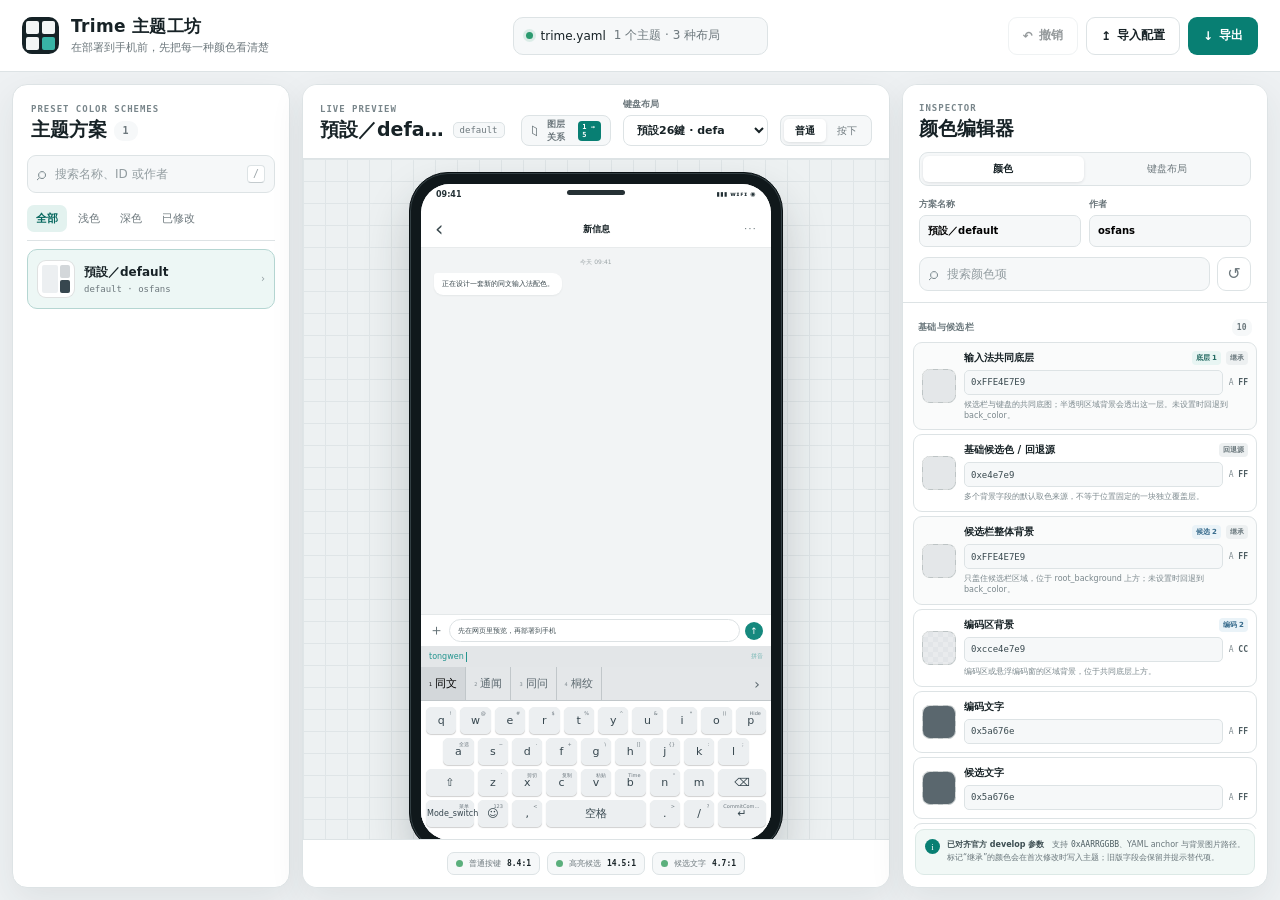
==== commit 7d1e56bb: "Add Trime color layer guide" ====
--- a/index.html
+++ b/index.html
@@ -38,6 +38,25 @@
     </div>
   </header>
 
+  <div class="android-rime-bar" id="androidRimeBar" hidden>
+    <div class="android-file-actions">
+      <button class="button button-ghost" id="androidOpenFileButton" type="button">
+        <span aria-hidden="true">↥</span> 打开配置
+      </button>
+      <button class="button button-ghost" id="androidOpenFolderButton" type="button">
+        <span aria-hidden="true">▣</span> 授权 Rime 文件夹
+      </button>
+      <select class="android-file-select" id="androidFileSelect" aria-label="Rime 配置文件" hidden></select>
+      <button class="button button-primary" id="androidSaveButton" type="button">
+        <span aria-hidden="true">✓</span> 保存回文件
+      </button>
+      <button class="button button-ghost" id="androidSaveAsButton" type="button">
+        <span aria-hidden="true">↓</span> 另存为
+      </button>
+    </div>
+    <span class="android-file-status" id="androidFileStatus">等待选择 Rime 配置</span>
+  </div>
+
   <main class="workspace">
     <aside class="panel themes-panel" aria-label="主题方案">
       <div class="panel-heading">
@@ -76,6 +95,57 @@
         </div>
 
         <div class="preview-controls">
+          <details class="layer-guide" id="layerGuide">
+            <summary title="查看 Trime 颜色由底到顶的覆盖关系">
+              <span class="layer-guide-symbol" aria-hidden="true">▱</span>
+              <span>图层关系</span>
+              <b>1 → 5</b>
+            </summary>
+            <div class="layer-guide-popover">
+              <header>
+                <div>
+                  <span class="eyebrow">BOTTOM → TOP</span>
+                  <h3>颜色覆盖顺序</h3>
+                </div>
+                <small>半透明上层会透出下层</small>
+              </header>
+
+              <div class="layer-root-card">
+                <b>1</b>
+                <div>
+                  <span>共同最底层</span>
+                  <code>root_background</code>
+                  <small>覆盖候选栏与键盘的整块输入法区域</small>
+                </div>
+              </div>
+
+              <div class="layer-branches">
+                <section>
+                  <h4>候选栏分支</h4>
+                  <ol>
+                    <li><b>2</b><code>candidate_background</code><span>候选栏整区</span></li>
+                    <li><b>3</b><code>hilited_candidate_back_color</code><span>选中候选块</span></li>
+                    <li><b>4</b><code>*_text_color / label_color</code><span>文字、注释、序号</span></li>
+                  </ol>
+                </section>
+                <section>
+                  <h4>键盘分支</h4>
+                  <ol>
+                    <li><b>2</b><code>keyboard_back_color</code><span>键盘整区</span></li>
+                    <li><b>3</b><code>key_back_color / on / off</code><span>单个按键</span></li>
+                    <li><b>4</b><code>hilited_key_*</code><span>按下时替换按键状态</span></li>
+                    <li><b>5</b><code>preview_* / popup_*</code><span>按键提示浮层（依版本）</span></li>
+                  </ol>
+                </section>
+              </div>
+
+              <div class="layer-preedit-path">
+                <span>编码区</span>
+                <code>root_background</code><i>→</i><code>text_back_color</code><i>→</i><code>hilited_back_color / text_color</code>
+              </div>
+              <p class="layer-fallback-note"><code>back_color</code> 是常用回退源，不是位置固定的一块独立图层。</p>
+            </div>
+          </details>
           <label class="select-control">
             <span>键盘布局</span>
             <select id="layoutSelect"></select>
--- a/styles.css
+++ b/styles.css
@@ -149,6 +149,49 @@
   gap: 8px;
 }
 
+.android-rime-bar {
+  height: 48px;
+  padding: 0 12px;
+  display: flex;
+  align-items: center;
+  justify-content: space-between;
+  gap: 12px;
+  border-bottom: 1px solid var(--line);
+  background: #fbfdfd;
+}
+
+.android-rime-bar[hidden] {
+  display: none;
+}
+
+.android-file-actions {
+  min-width: 0;
+  display: flex;
+  align-items: center;
+  gap: 8px;
+}
+
+.android-file-select {
+  width: min(320px, 32vw);
+  height: 38px;
+  padding: 0 10px;
+  color: var(--ink);
+  border: 1px solid var(--line);
+  border-radius: 9px;
+  background: var(--surface);
+  font-size: 12px;
+}
+
+.android-file-status {
+  min-width: 160px;
+  color: var(--muted);
+  font-size: 11px;
+  white-space: nowrap;
+  overflow: hidden;
+  text-overflow: ellipsis;
+  text-align: right;
+}
+
 .button,
 .icon-button {
   border: 1px solid transparent;
@@ -215,6 +258,10 @@
   gap: 12px;
   padding: 12px;
   overflow: hidden;
+}
+
+body.android-host .workspace {
+  height: calc(100% - 120px);
 }
 
 .panel,
@@ -487,6 +534,8 @@
 }
 
 .preview-toolbar {
+  position: relative;
+  z-index: 20;
   min-height: 70px;
   padding: 13px 17px 12px;
   display: flex;
@@ -529,6 +578,232 @@
   display: flex;
   align-items: flex-end;
   gap: 12px;
+}
+
+.layer-guide {
+  position: static;
+  z-index: 30;
+}
+
+.layer-guide summary {
+  height: 31px;
+  padding: 0 9px;
+  display: flex;
+  align-items: center;
+  gap: 6px;
+  color: var(--muted);
+  border: 1px solid var(--line);
+  border-radius: 8px;
+  background: var(--surface-soft);
+  cursor: pointer;
+  list-style: none;
+  font-size: 9px;
+  font-weight: 700;
+  user-select: none;
+}
+
+.layer-guide summary::-webkit-details-marker {
+  display: none;
+}
+
+.layer-guide summary:hover,
+.layer-guide[open] summary {
+  color: var(--accent-strong);
+  border-color: #9bc7c2;
+  background: #f2faf9;
+}
+
+.layer-guide summary b {
+  padding: 2px 4px;
+  color: #fff;
+  border-radius: 4px;
+  background: var(--accent);
+  font-family: Consolas, monospace;
+  font-size: 7px;
+}
+
+.layer-guide-symbol {
+  font-size: 14px;
+  line-height: 1;
+  transform: rotate(90deg);
+}
+
+.layer-guide-popover {
+  position: absolute;
+  top: calc(100% + 8px);
+  right: 16px;
+  left: 16px;
+  width: auto;
+  padding: 14px;
+  color: var(--ink);
+  border: 1px solid #bfd0d3;
+  border-radius: 12px;
+  background: rgba(255, 255, 255, 0.98);
+  box-shadow: 0 18px 45px rgba(27, 43, 48, 0.22);
+}
+
+.layer-guide-popover::before {
+  content: none;
+}
+
+.layer-guide-popover > header {
+  margin-bottom: 10px;
+  display: flex;
+  align-items: flex-end;
+  justify-content: space-between;
+  gap: 16px;
+}
+
+.layer-guide-popover h3 {
+  font-size: 14px;
+}
+
+.layer-guide-popover header small {
+  color: var(--muted);
+  font-size: 8px;
+}
+
+.layer-root-card {
+  padding: 9px 10px;
+  display: grid;
+  grid-template-columns: 25px 1fr;
+  gap: 8px;
+  align-items: center;
+  border: 1px solid #b8d5d1;
+  border-radius: 9px;
+  background: #eef8f7;
+}
+
+.layer-root-card > b,
+.layer-branches li > b {
+  width: 21px;
+  height: 21px;
+  display: grid;
+  place-items: center;
+  color: #fff;
+  border-radius: 6px;
+  background: var(--accent);
+  font-family: Consolas, monospace;
+  font-size: 9px;
+}
+
+.layer-root-card div {
+  min-width: 0;
+  display: grid;
+  grid-template-columns: auto 1fr;
+  align-items: baseline;
+  gap: 3px 7px;
+}
+
+.layer-root-card span {
+  font-size: 9px;
+  font-weight: 750;
+}
+
+.layer-root-card code,
+.layer-branches code,
+.layer-preedit-path code,
+.layer-fallback-note code {
+  color: #215f59;
+  font-family: Consolas, "SFMono-Regular", monospace;
+  font-size: 8px;
+}
+
+.layer-root-card small {
+  grid-column: 1 / -1;
+  color: var(--muted);
+  font-size: 8px;
+}
+
+.layer-branches {
+  position: relative;
+  margin-top: 9px;
+  display: grid;
+  grid-template-columns: 1fr 1fr;
+  gap: 9px;
+}
+
+.layer-branches::before {
+  content: "";
+  position: absolute;
+  top: -9px;
+  left: 50%;
+  height: 9px;
+  border-left: 1px dashed #9fb9b6;
+}
+
+.layer-branches section {
+  padding: 9px;
+  border: 1px solid var(--line);
+  border-radius: 9px;
+  background: var(--surface-soft);
+}
+
+.layer-branches h4 {
+  margin-bottom: 7px;
+  color: #536469;
+  font-size: 9px;
+}
+
+.layer-branches ol {
+  display: grid;
+  gap: 5px;
+  list-style: none;
+}
+
+.layer-branches li {
+  min-width: 0;
+  display: grid;
+  grid-template-columns: 21px minmax(0, 1fr);
+  align-items: center;
+  gap: 1px 6px;
+}
+
+.layer-branches li > b {
+  grid-row: 1 / 3;
+  background: #75898e;
+}
+
+.layer-branches li > code {
+  overflow: hidden;
+  text-overflow: ellipsis;
+  white-space: nowrap;
+}
+
+.layer-branches li > span {
+  color: var(--muted);
+  font-size: 7px;
+}
+
+.layer-preedit-path {
+  margin-top: 9px;
+  padding: 7px 9px;
+  display: flex;
+  align-items: center;
+  gap: 6px;
+  overflow: hidden;
+  border: 1px solid var(--line);
+  border-radius: 8px;
+  white-space: nowrap;
+  background: #fff;
+}
+
+.layer-preedit-path span {
+  color: #536469;
+  font-size: 8px;
+  font-weight: 750;
+}
+
+.layer-preedit-path i {
+  color: #a0aaad;
+  font-size: 8px;
+  font-style: normal;
+}
+
+.layer-fallback-note {
+  margin-top: 8px;
+  color: var(--muted);
+  font-size: 8px;
 }
 
 .select-control {
@@ -832,7 +1107,7 @@
 
 .keyboard {
   padding: 4px 3px 11px;
-  background: var(--trime-keyboard-bg);
+  background: var(--trime-keyboard-back);
 }
 
 .key-row {
@@ -1473,7 +1748,8 @@
 .inherit-badge,
 .anchor-badge,
 .image-badge,
-.deprecated-badge {
+.deprecated-badge,
+.role-badge {
   flex: 0 0 auto;
   padding: 2px 4px;
   color: #758287;
@@ -1496,6 +1772,44 @@
 .deprecated-badge {
   color: #a34b42;
   background: #faecea;
+}
+
+.role-badge.role-base {
+  color: #236961;
+  background: #e8f5f3;
+}
+
+.role-badge.role-region {
+  color: #376b8c;
+  background: #eaf3f8;
+}
+
+.role-badge.role-state {
+  color: #7b5b24;
+  background: #f8f0dd;
+}
+
+.role-badge.role-overlay {
+  color: #6d4d91;
+  background: #f0ebf7;
+}
+
+.role-badge.role-fallback {
+  color: #68757a;
+  background: #edf0f1;
+}
+
+.color-row-note {
+  margin: 5px 0 0;
+  color: #7a878c;
+  font-size: 8px;
+  line-height: 1.35;
+}
+
+.color-row-note code {
+  color: #536469;
+  font-family: Consolas, "SFMono-Regular", monospace;
+  font-size: 8px;
 }
 
 .color-row-controls {
